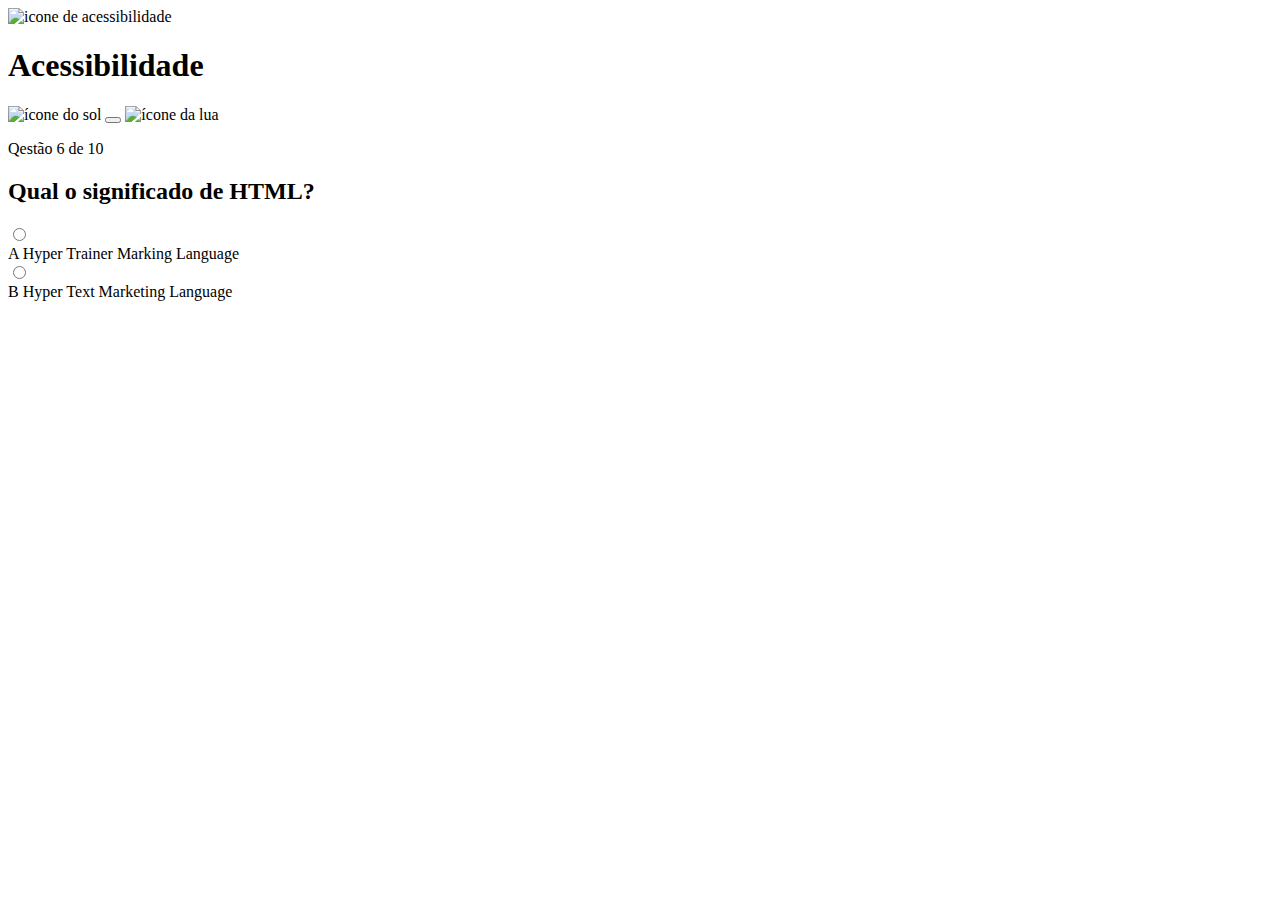
==== pages/quiz/quiz.html @ 243ac87f "primeira parte do formulario das alternativas" ====
<!DOCTYPE html>
<html lang="en">
<head>
    <meta charset="UTF-8">
    <meta name="viewport" content="width=device-width, initial-scale=1.0">
    <title>Quiz App</title>
</head>
<body>
    <header>
        <div class="assunto">
            <div class="assunto_icone">
                <img src="../../assets/images/icon-accessibility.svg" alt="icone de acessibilidade">
            </div>

            <h1>Acessibilidade</h1>
        </div>

        <div class="tema">
            <img src="../../assets/images/icon-sun-dark.svg" alt="ícone do sol">
            <button>
                <div></div>
            </button>
            <img src="../../assets/images/icon-moon-dark.svg" alt="ícone da lua">
        </div>
    </header>

    <main>
        <section class="pergunta">
            <p>Qestão 6 de 10</p>

            <h2>Qual o significado de HTML?</h2>

            <div class="barra_progresso">

            </div>
        </section>

        <section class="alternativas">
            <form action="">
                <label for="alternativa_a">
                    <input type="radio" id="alternativa_a">

                    <div>
                        <span>A</span>
                        Hyper Trainer Marking Language
                    </div>
                </label>

                <label for="alternativa_b">
                    <input type="radio" id="alternativa_b">

                    <div>
                        <span>B</span>
                        Hyper Text Marketing Language
                    </div>
                </label>

                
            </form>
        </section>
    </main>
</body>
</html>
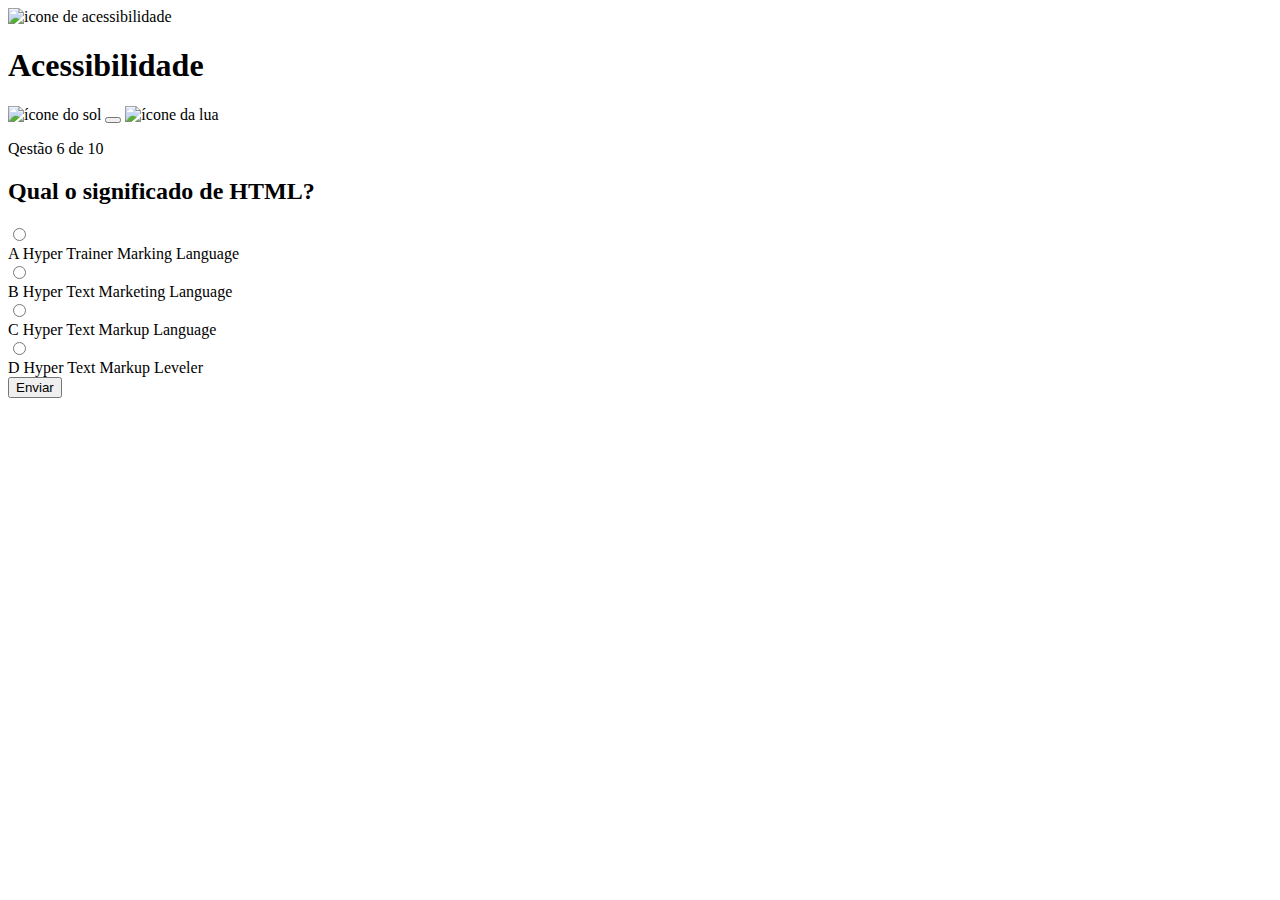
==== commit f2b5d615: "parte final dos botoes das alternativas finalizada e pagina finalizada" ====
--- a/pages/quiz/quiz.html
+++ b/pages/quiz/quiz.html
@@ -55,8 +55,25 @@
                     </div>
                 </label>
 
-                
+                <label for="alternativa_c">
+                    <input type="radio" id="alternativa_c">
+
+                    <div>
+                        <span>C</span>
+                        Hyper Text Markup Language
+                    </div>
+                </label>
+
+                <label for="alternativa_d">
+                    <input type="radio" id="alternativa_d">
+
+                    <div>
+                        <span>D</span>
+                        Hyper Text Markup Leveler
+                    </div>
+                </label>
             </form>
+            <button>Enviar</button>
         </section>
     </main>
 </body>
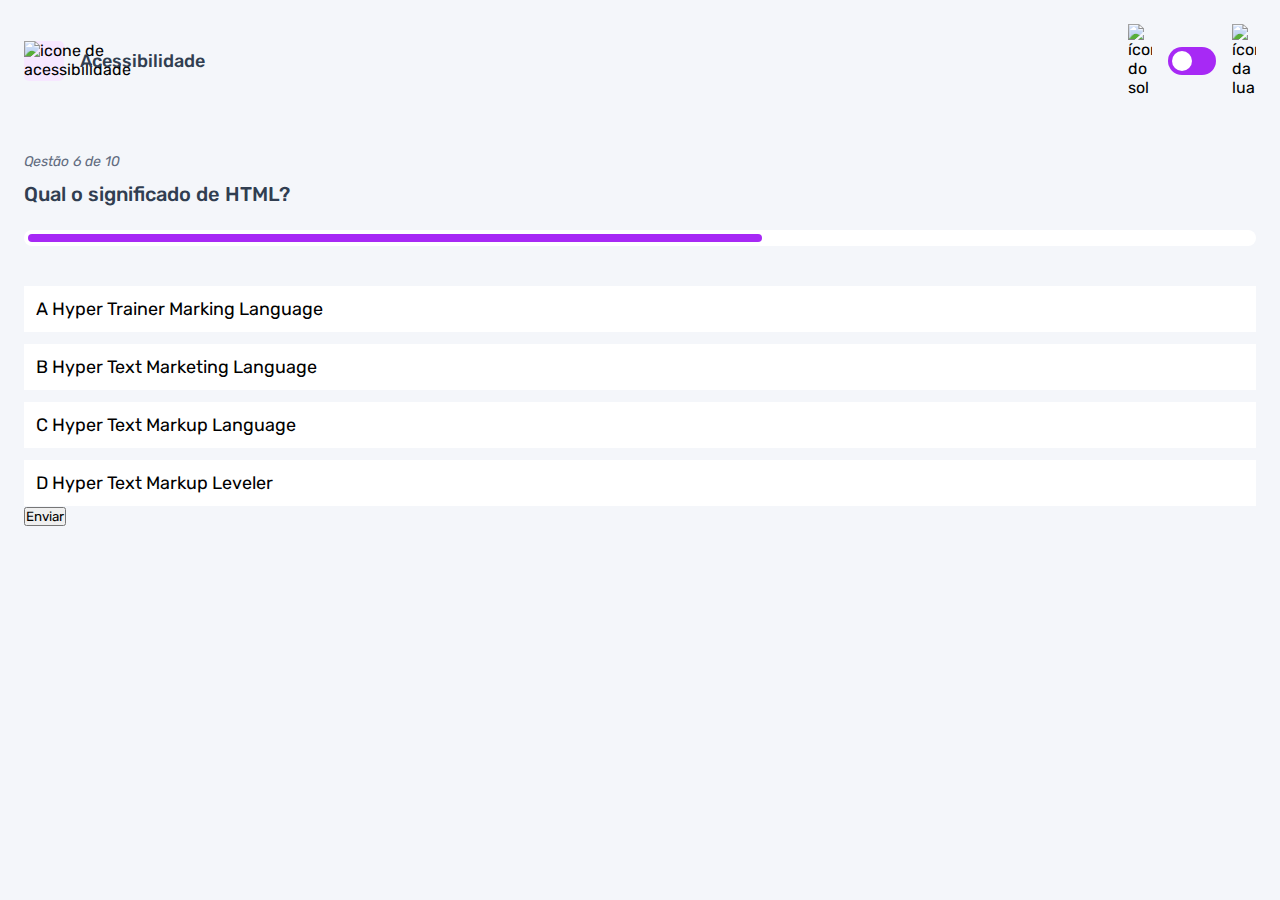
==== commit 711e1765: "metade da estilização da página do quiz" ====
--- a/pages/quiz/quiz.html
+++ b/pages/quiz/quiz.html
@@ -3,6 +3,11 @@
 <head>
     <meta charset="UTF-8">
     <meta name="viewport" content="width=device-width, initial-scale=1.0">
+    <link rel="stylesheet" href="quiz.css">
+    <link rel="preconnect" href="https://fonts.googleapis.com">
+    <link rel="preconnect" href="https://fonts.gstatic.com" crossorigin>
+    <link href="https://fonts.googleapis.com/css2?family=Rubik:ital,wght@0,300..900;1,300..900&display=swap" rel="stylesheet">
+
     <title>Quiz App</title>
 </head>
 <body>
@@ -31,7 +36,7 @@
             <h2>Qual o significado de HTML?</h2>
 
             <div class="barra_progresso">
-
+                <div></div>
             </div>
         </section>
 
--- a/pages/quiz/quiz.css
+++ b/pages/quiz/quiz.css
@@ -0,0 +1,170 @@
+* {
+    margin: 0;
+    padding: 0;
+    box-sizing: border-box;
+    font-family: "Rubik", sans-serif;
+    -webkit-font-smoothing: antialiased;
+}
+
+:root {
+    --bg-color: #f4f6fa;
+    --purple: #a729f5;
+    --primary-text-color: #313e51;
+    --secondary-text-color: #626c7f;
+    --button-bg: #fff;
+    --shadow: 0px 16px 40px 0px rgba(143, 160, 193, 0.14);
+    --bg-html: #FDF5E6;
+    --bg-css: #e0fdef;
+    --bg-js: #ebf0ff;
+    --bg-acessibilidade: #f6e7ff;
+    --white: #fff;
+    --bg-mobile: url(../../assets/images/pattern-background-mobile-light.svg);
+    --bg-desktop: url(../../assets/images/pattern-background-desktop-light.svg);
+}
+
+body.escuro {
+    --bg-color: #313e51;
+    --bg-mobile: url(../../assets/images/pattern-background-mobile-dark.svg);
+    --bg-desktop: url(../../assets/images/pattern-background-desktop-dark.svg);
+    --primary-text-color: #fff;
+    --secondary-text-color: #abc1e1;
+    --button-bg: #3b4d66;
+    --shadow: 0px 16px 40px 0px rgba(49, 62, 81, 0.14);
+}
+
+body {
+    height: 100svh;
+    background: var(--bg-mobile) var(--bg-color);
+    background-repeat: no-repeat;
+    background-size: cover;
+}
+
+header{
+    display: flex;
+    justify-content: space-between;
+    padding: 16px 24px;
+}
+
+.assunto {
+    display: flex;
+    align-items: center;
+    gap: 16px;
+}
+
+.assunto_icone {
+    background: var(--bg-acessibilidade);
+    width: 40px;
+    height: 40px;
+    border-radius: 5px;
+}
+
+.assunto_icone img {
+    width: 100%;
+}
+
+.assunto h1 {
+    font-size: 18px;
+    font-weight: 500;
+    color: var(--primary-text-color);
+}
+
+.tema {
+    padding: 8px 0;
+    display: flex;
+    align-items: center;
+    gap: 8px;
+}
+
+.tema img {
+    width: 16px;
+}
+
+.tema button {
+    height: 20px;
+    width: 32px;
+    background: var(--purple);
+    border: 0;
+    border-radius: 999px;
+    padding: 4px;
+}
+
+.tema button div {
+    background: var(--white);
+    width: 12px;
+    height: 12px;
+    border-radius: 999px;
+}
+
+main {
+    padding: 32px 24px;
+}
+
+.pergunta {
+    margin-bottom: 40px;
+}
+
+.pergunta p {
+    font-style: italic;
+    font-size: 14px;
+    color: var(--secondary-text-color);
+    margin-bottom: 12px;
+}
+
+.pergunta h2 {
+    font-size: 20px;
+    font-weight: 500;
+    color: var(--primary-text-color);
+    line-height: 24px;
+    margin-bottom: 24px;
+}
+
+.barra_progresso{
+    background: var(--button-bg);
+    height: 16px;
+    padding: 4px;
+    border-radius: 999px;
+}
+
+.barra_progresso div {
+    height: 100%;
+    width: 60%;
+    background: var(--purple);
+    border-radius: 999px;
+}
+
+.alternativas form {
+    display: flex;
+    flex-direction: column;
+    gap: 12px;
+}
+
+.alternativas label {
+    display: block;
+    background: var(--button-bg);
+    padding: 12px;
+    font-size: 18px;
+}
+
+.alternativas input {
+    display: none;
+}
+
+@media(min-width: 1100px) {
+    .tema {
+        gap: 16px;
+    }
+
+    .tema img{
+        width: 24px;
+    }
+
+    .tema button{
+        width: 48px;
+        height: 28px;
+    }
+
+    .tema button div{
+        width: 20px;
+        height: 20px;
+    }
+}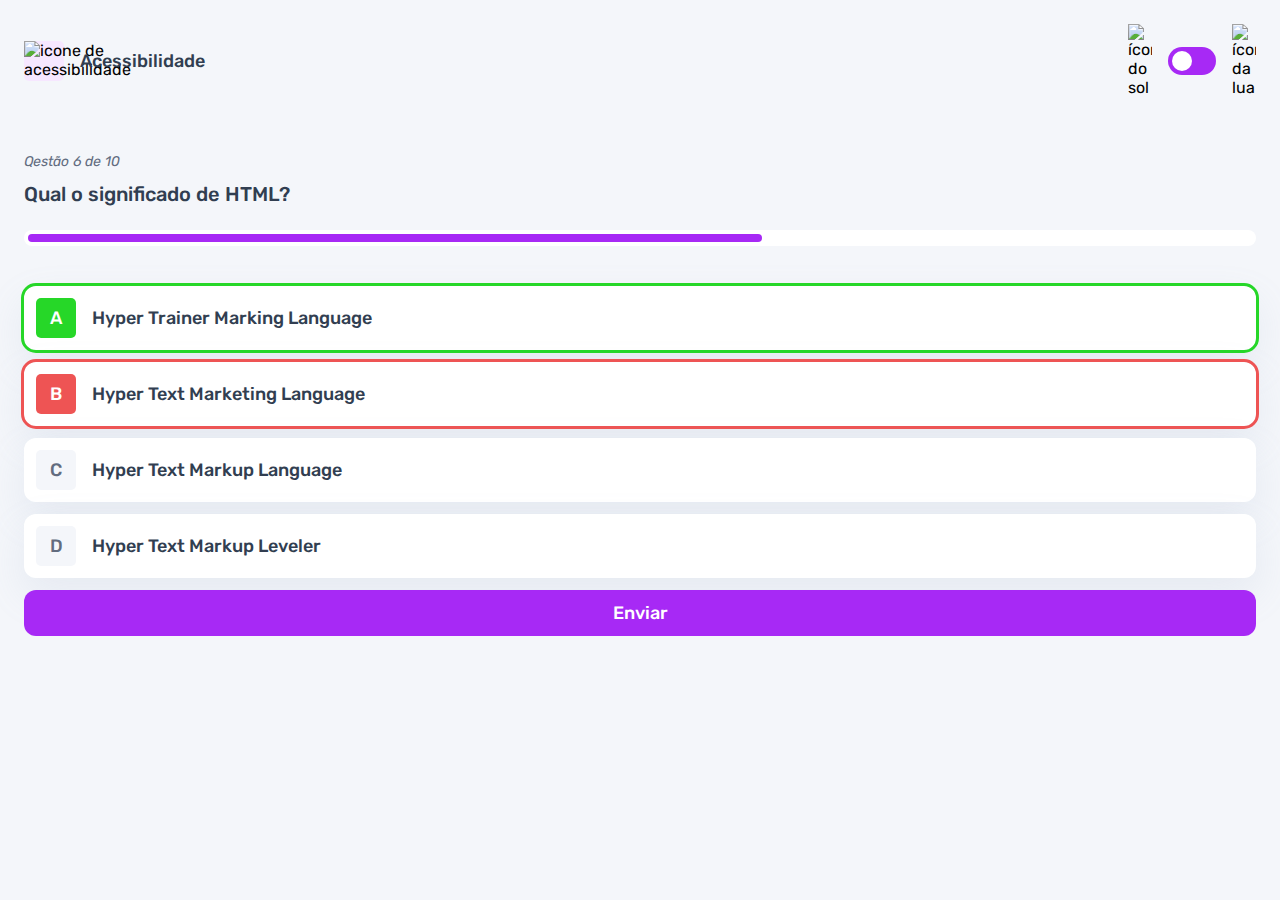
==== commit bd2907b3: "adicionado efeito corretas / erradas" ====
--- a/pages/quiz/quiz.html
+++ b/pages/quiz/quiz.html
@@ -42,7 +42,7 @@
 
         <section class="alternativas">
             <form action="">
-                <label for="alternativa_a">
+                <label for="alternativa_a" id="correta">
                     <input type="radio" id="alternativa_a">
 
                     <div>
@@ -51,7 +51,7 @@
                     </div>
                 </label>
 
-                <label for="alternativa_b">
+                <label for="alternativa_b" id="errada">
                     <input type="radio" id="alternativa_b">
 
                     <div>
--- a/pages/quiz/quiz.css
+++ b/pages/quiz/quiz.css
@@ -18,6 +18,8 @@
     --bg-js: #ebf0ff;
     --bg-acessibilidade: #f6e7ff;
     --white: #fff;
+    --green: #26d728;
+    --red: #ee5454;
     --bg-mobile: url(../../assets/images/pattern-background-mobile-light.svg);
     --bg-desktop: url(../../assets/images/pattern-background-desktop-light.svg);
 }
@@ -136,6 +138,7 @@
     display: flex;
     flex-direction: column;
     gap: 12px;
+    margin-bottom: 12px;
 }
 
 .alternativas label {
@@ -143,10 +146,73 @@
     background: var(--button-bg);
     padding: 12px;
     font-size: 18px;
+    font-weight: 500;
+    border-radius: 12px;
+    box-shadow: var(--shadow);
+    color: var(--primary-text-color);
+}
+
+.alternativas label:has(input:checked) {
+    outline: 3px solid var(--purple);
+
+    & span{
+        background: var(--purple);
+        color: var(--white);
+    }
+}
+
+.alternativas label#correta {
+    outline: 3px solid var(--green);
+
+    & span {
+        background: var(--green);
+        color: var(--white);
+    }
+}
+
+.alternativas label#errada {
+    outline: 3px solid var(--red);
+
+    & span {
+        background: var(--red);
+        color: var(--white);
+    }
 }
 
 .alternativas input {
     display: none;
+}
+
+.alternativas div {
+    display: flex;
+    align-items: center;
+    gap: 16px;
+}
+
+.alternativas div span {
+    display: block;
+    width: 40px;
+    height: 40px;
+    background: var(--bg-color);
+    border-radius: 5px;
+    color: var(--secondary-text-color);
+
+    display: flex;
+    align-items: center;
+    justify-content: center;
+    flex-shrink: 0;
+}
+
+.alternativas button {
+    padding: 12px;
+    border-radius: 12px;
+    border: none;
+    background: var(--purple);
+    color: var(--white);
+    width: 100%;
+
+    font-size: 18px;
+    font-weight: 500;
 }
 
 @media(min-width: 1100px) {
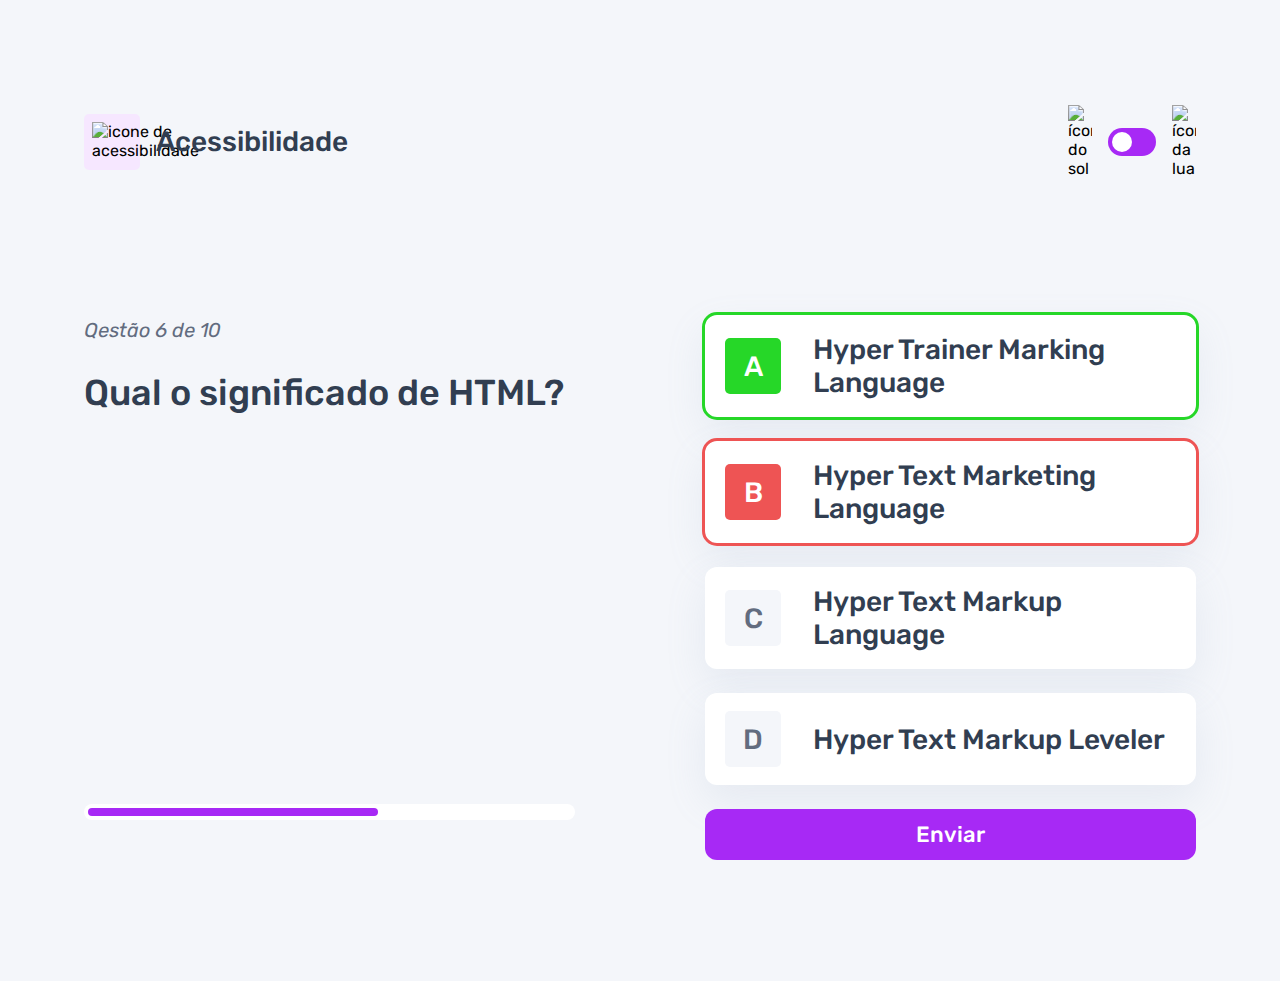
==== commit 2f9e2ecf: "adicionada a responsividade para o desktop" ====
--- a/pages/quiz/quiz.html
+++ b/pages/quiz/quiz.html
@@ -31,9 +31,11 @@
 
     <main>
         <section class="pergunta">
-            <p>Qestão 6 de 10</p>
+            <div>
+                <p>Qestão 6 de 10</p>
 
-            <h2>Qual o significado de HTML?</h2>
+                <h2>Qual o significado de HTML?</h2>
+            </div>
 
             <div class="barra_progresso">
                 <div></div>
--- a/pages/quiz/quiz.css
+++ b/pages/quiz/quiz.css
@@ -216,6 +216,22 @@
 }
 
 @media(min-width: 1100px) {
+    header {
+        margin-block: 81px;
+        max-width: 1160px;
+        margin-inline: auto;
+    }
+
+    .assunto_icone {
+        width: 56px;
+        height: 56px;
+        padding: 8px;
+    }
+
+    .assunto h1 {
+        font-size: 28px;
+    }
+
     .tema {
         gap: 16px;
     }
@@ -233,4 +249,57 @@
         width: 20px;
         height: 20px;
     }
+
+    main {
+        max-width: 1160px;
+        margin-inline: auto;
+
+        display: flex;
+        gap: 130px;
+    }
+
+    section {
+        width: 100%;
+    }
+
+    .pergunta {
+        display: flex;
+        flex-direction: column;
+        justify-content: space-between;
+    }
+
+    .pergunta p {
+        font-size: 20px;
+        line-height: 30px;
+        margin-bottom: 27px;
+    }
+
+    .pergunta h2 {
+        font-size: 36px;
+        line-height: 42px;
+    }
+
+    .alternativas form {
+        gap: 24px;
+        margin-bottom: 24px;
+    }
+
+    .alternativas label {
+        font-size: 28px;
+        padding: 18px 20px;
+    }
+
+    .alternativas div {
+        gap: 32px;
+    }
+
+    .alternativas div span{
+        width: 56px;
+        height: 56px;
+        font-size: 28px;
+    }
+
+    .alternativas button {
+        font-size: 22px;
+    }
 }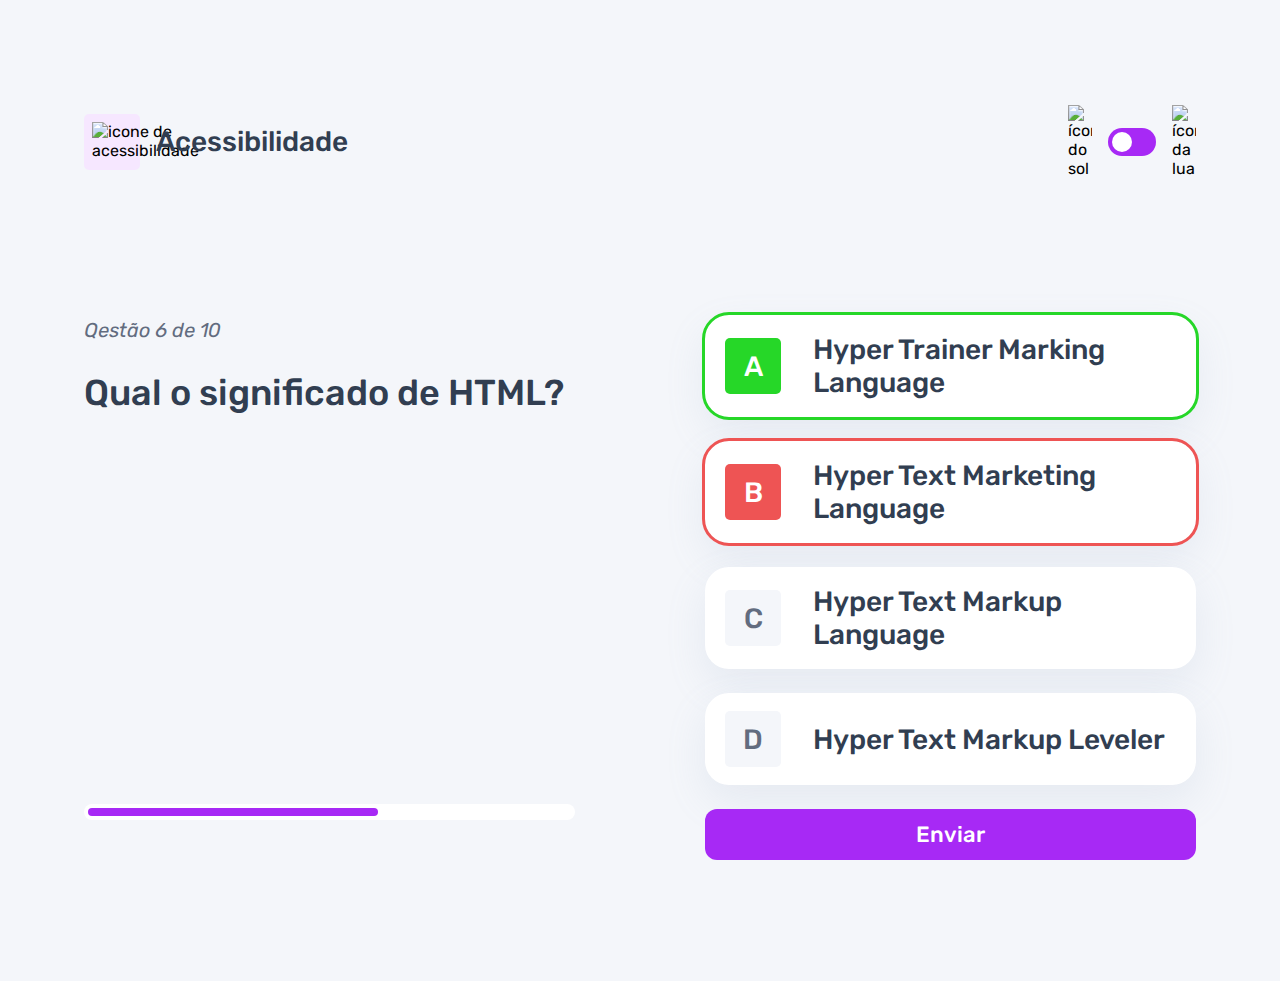
==== commit b3e6c0f4: "adição do js do quiz.html para trocar o tema" ====
--- a/pages/quiz/quiz.html
+++ b/pages/quiz/quiz.html
@@ -7,7 +7,7 @@
     <link rel="preconnect" href="https://fonts.googleapis.com">
     <link rel="preconnect" href="https://fonts.gstatic.com" crossorigin>
     <link href="https://fonts.googleapis.com/css2?family=Rubik:ital,wght@0,300..900;1,300..900&display=swap" rel="stylesheet">
-
+    <script src="./quiz.js" type="module" defer></script>
     <title>Quiz App</title>
 </head>
 <body>
--- a/pages/quiz/quiz.css
+++ b/pages/quiz/quiz.css
@@ -8,7 +8,10 @@
 
 :root {
     --bg-color: #f4f6fa;
+    --bg-span: #f4f6fa;
+    --color-span : #626c7f;
     --purple: #a729f5;
+    --purple-hover: rgba(167, 41, 245, 0.7);
     --primary-text-color: #313e51;
     --secondary-text-color: #626c7f;
     --button-bg: #fff;
@@ -26,6 +29,7 @@
 
 body.escuro {
     --bg-color: #313e51;
+    --color-span: #313e51;
     --bg-mobile: url(../../assets/images/pattern-background-mobile-dark.svg);
     --bg-desktop: url(../../assets/images/pattern-background-desktop-dark.svg);
     --primary-text-color: #fff;
@@ -88,6 +92,8 @@
     border: 0;
     border-radius: 999px;
     padding: 4px;
+    display: flex;
+    cursor: pointer;
 }
 
 .tema button div {
@@ -150,6 +156,14 @@
     border-radius: 12px;
     box-shadow: var(--shadow);
     color: var(--primary-text-color);
+    cursor: pointer;
+}
+
+.alternativas label:hover {
+    & span {
+        background: var(--bg-acessibilidade);
+        color: var(--purple);
+    }
 }
 
 .alternativas label:has(input:checked) {
@@ -193,9 +207,9 @@
     display: block;
     width: 40px;
     height: 40px;
-    background: var(--bg-color);
+    background: var(--bg-span);
     border-radius: 5px;
-    color: var(--secondary-text-color);
+    color: var(--color-span);
 
     display: flex;
     align-items: center;
@@ -213,9 +227,22 @@
 
     font-size: 18px;
     font-weight: 500;
+    transition: background 0.3s;
+}
+
+.alternativas button:hover {
+    background: var(--purple-hover);
+    cursor: pointer;
 }
 
 @media(min-width: 1100px) {
+    
+    body {
+        background: var(--bg-desktop) var(--bg-color);
+        background-size: cover;
+        background-repeat: no-repeat;
+    }
+
     header {
         margin-block: 81px;
         max-width: 1160px;
@@ -287,6 +314,7 @@
     .alternativas label {
         font-size: 28px;
         padding: 18px 20px;
+        border-radius: 24px;
     }
 
     .alternativas div {
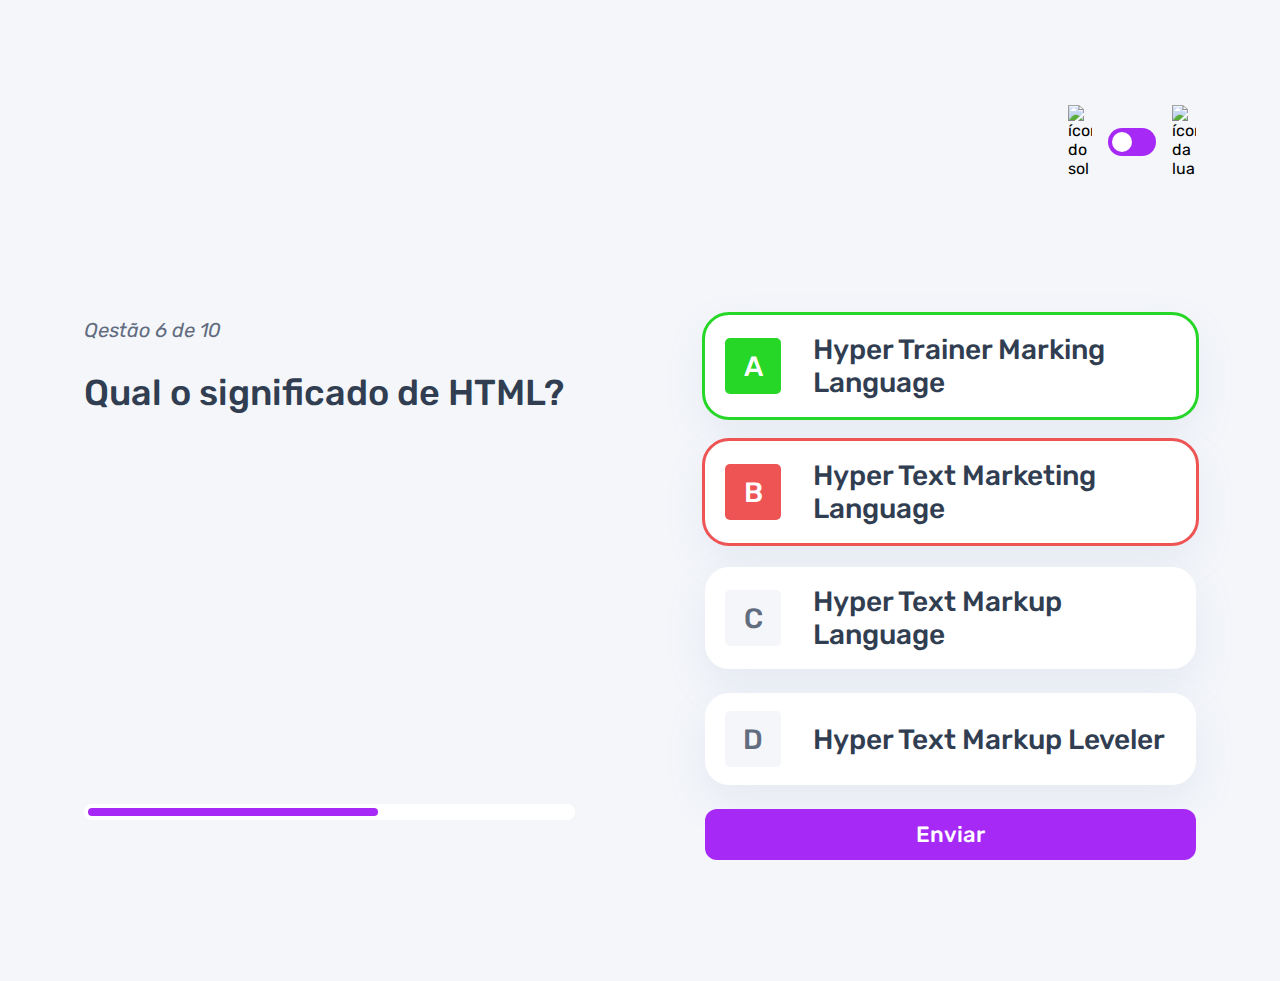
==== commit 908d7327: "alteração dinamica do assunto da pagina" ====
--- a/pages/quiz/quiz.html
+++ b/pages/quiz/quiz.html
@@ -14,10 +14,10 @@
     <header>
         <div class="assunto">
             <div class="assunto_icone">
-                <img src="../../assets/images/icon-accessibility.svg" alt="icone de acessibilidade">
+                <img src="" alt="">
             </div>
 
-            <h1>Acessibilidade</h1>
+            <h1></h1>
         </div>
 
         <div class="tema">
--- a/pages/quiz/quiz.css
+++ b/pages/quiz/quiz.css
@@ -57,10 +57,26 @@
     gap: 16px;
 }
 
+.assunto_icone.html {
+    background: var(--bg-html);
+}
+
+.assunto_icone.css {
+    background: var(--bg-css);
+}
+
+.assunto_icone.javascript {
+    background: var(--bg-js);
+}
+
+.assunto_icone.acessibilidade {
+    background: var(--bg-acessibilidade);
+}
+
 .assunto_icone {
-    background: var(--bg-acessibilidade);
     width: 40px;
     height: 40px;
+    padding: 5px;
     border-radius: 5px;
 }
 
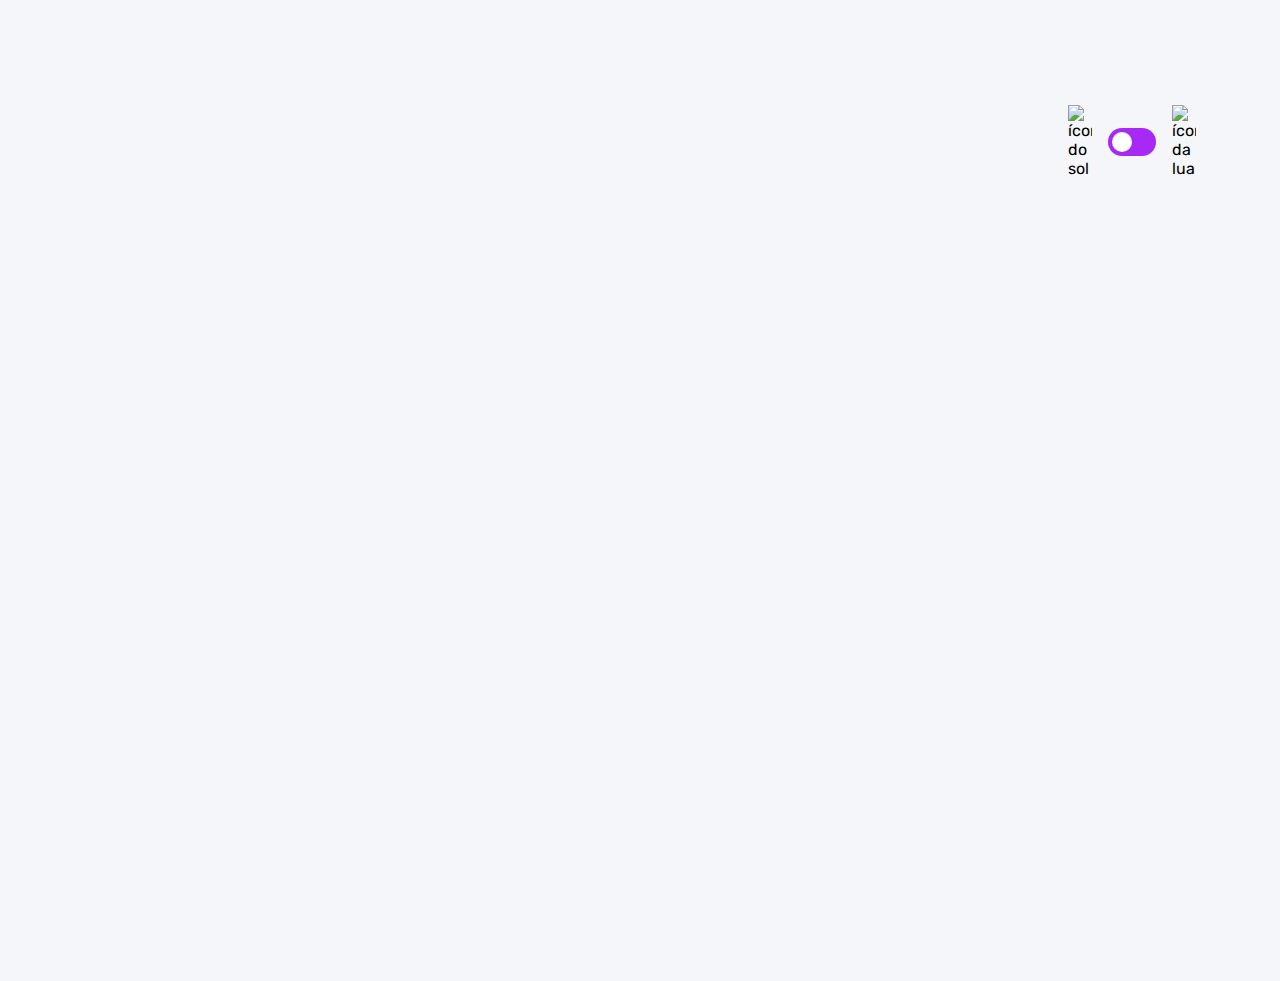
==== commit e97fe9ca: "adicionadas as funções de buscar e montar as perguntas" ====
--- a/pages/quiz/quiz.html
+++ b/pages/quiz/quiz.html
@@ -30,58 +30,6 @@
     </header>
 
     <main>
-        <section class="pergunta">
-            <div>
-                <p>Qestão 6 de 10</p>
-
-                <h2>Qual o significado de HTML?</h2>
-            </div>
-
-            <div class="barra_progresso">
-                <div></div>
-            </div>
-        </section>
-
-        <section class="alternativas">
-            <form action="">
-                <label for="alternativa_a" id="correta">
-                    <input type="radio" id="alternativa_a">
-
-                    <div>
-                        <span>A</span>
-                        Hyper Trainer Marking Language
-                    </div>
-                </label>
-
-                <label for="alternativa_b" id="errada">
-                    <input type="radio" id="alternativa_b">
-
-                    <div>
-                        <span>B</span>
-                        Hyper Text Marketing Language
-                    </div>
-                </label>
-
-                <label for="alternativa_c">
-                    <input type="radio" id="alternativa_c">
-
-                    <div>
-                        <span>C</span>
-                        Hyper Text Markup Language
-                    </div>
-                </label>
-
-                <label for="alternativa_d">
-                    <input type="radio" id="alternativa_d">
-
-                    <div>
-                        <span>D</span>
-                        Hyper Text Markup Leveler
-                    </div>
-                </label>
-            </form>
-            <button>Enviar</button>
-        </section>
     </main>
 </body>
 </html>--- a/pages/quiz/quiz.css
+++ b/pages/quiz/quiz.css
@@ -151,7 +151,6 @@
 
 .barra_progresso div {
     height: 100%;
-    width: 60%;
     background: var(--purple);
     border-radius: 999px;
 }
